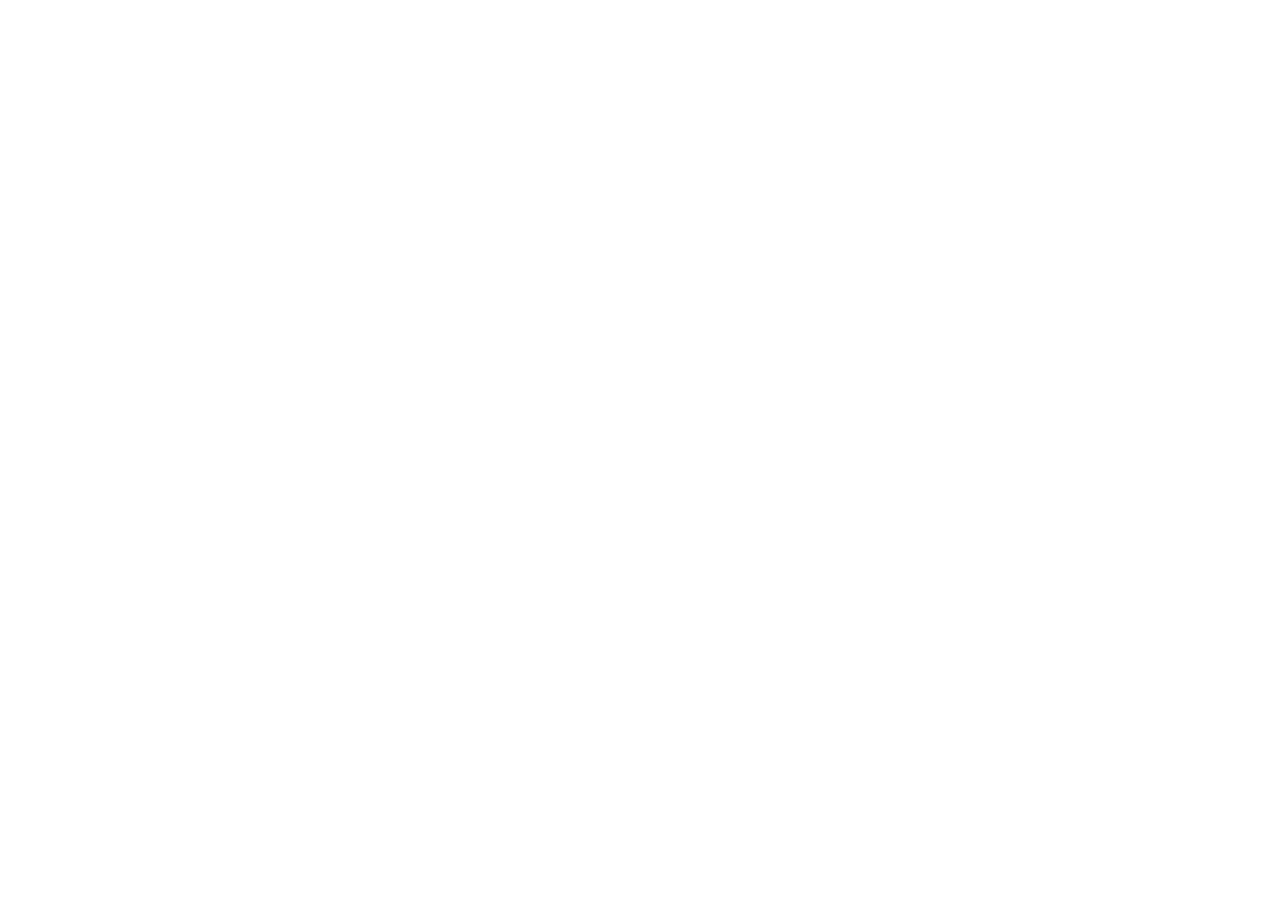
==== about.html @ 9740b527 "Init : création du dépôt, arborescence des fichiers et structure HTML de base" ====
<!DOCTYPE html>
<html lang="fr">
<head> 
<meta charset="UTF-8"> 
<meta name="viewport" content="width=device-width, initial-scale=1.0"> 
<title>AfriTalent — About</title> 
<!-- Bootstrap 5 via CDN : feuille de style --> 
<link 
href="https://cdn.jsdelivr.net/npm/bootstrap@5.3.0/dist/css/bootstrap.min.css" 
rel="stylesheet"> 
<!-- Votre feuille de style personnelle --> 
<link rel="stylesheet" href="css/style.css">
</head>
<body> 
<!-- Le contenu de la page sera ajoute ici --> 
<!-- Bootstrap 5 via CDN : script JavaScript --> 
<script 
src="https://cdn.jsdelivr.net/npm/bootstrap@5.3.0/dist/js/bootstrap.bundle.min.js"
></script> 
<!-- Votre script JavaScript --> 
<script src="js/main.js"></script>
</body>
</html>
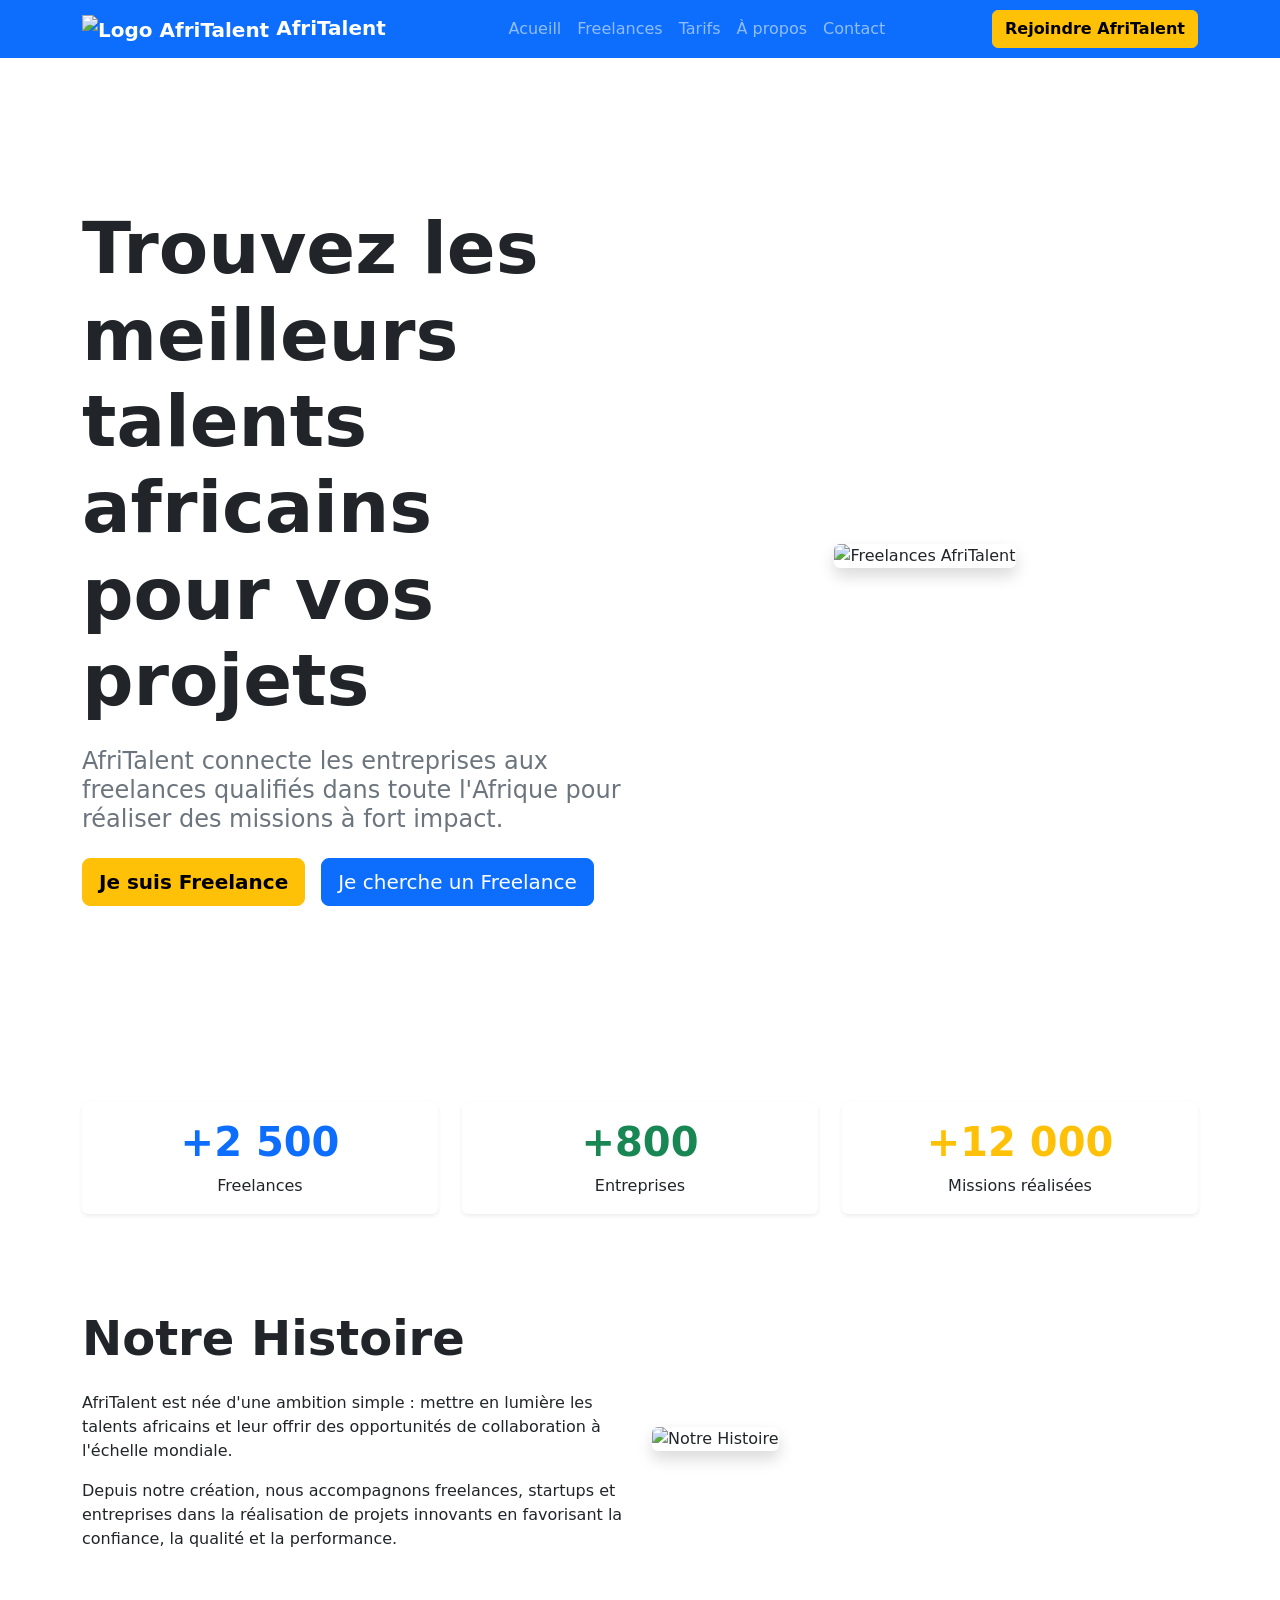
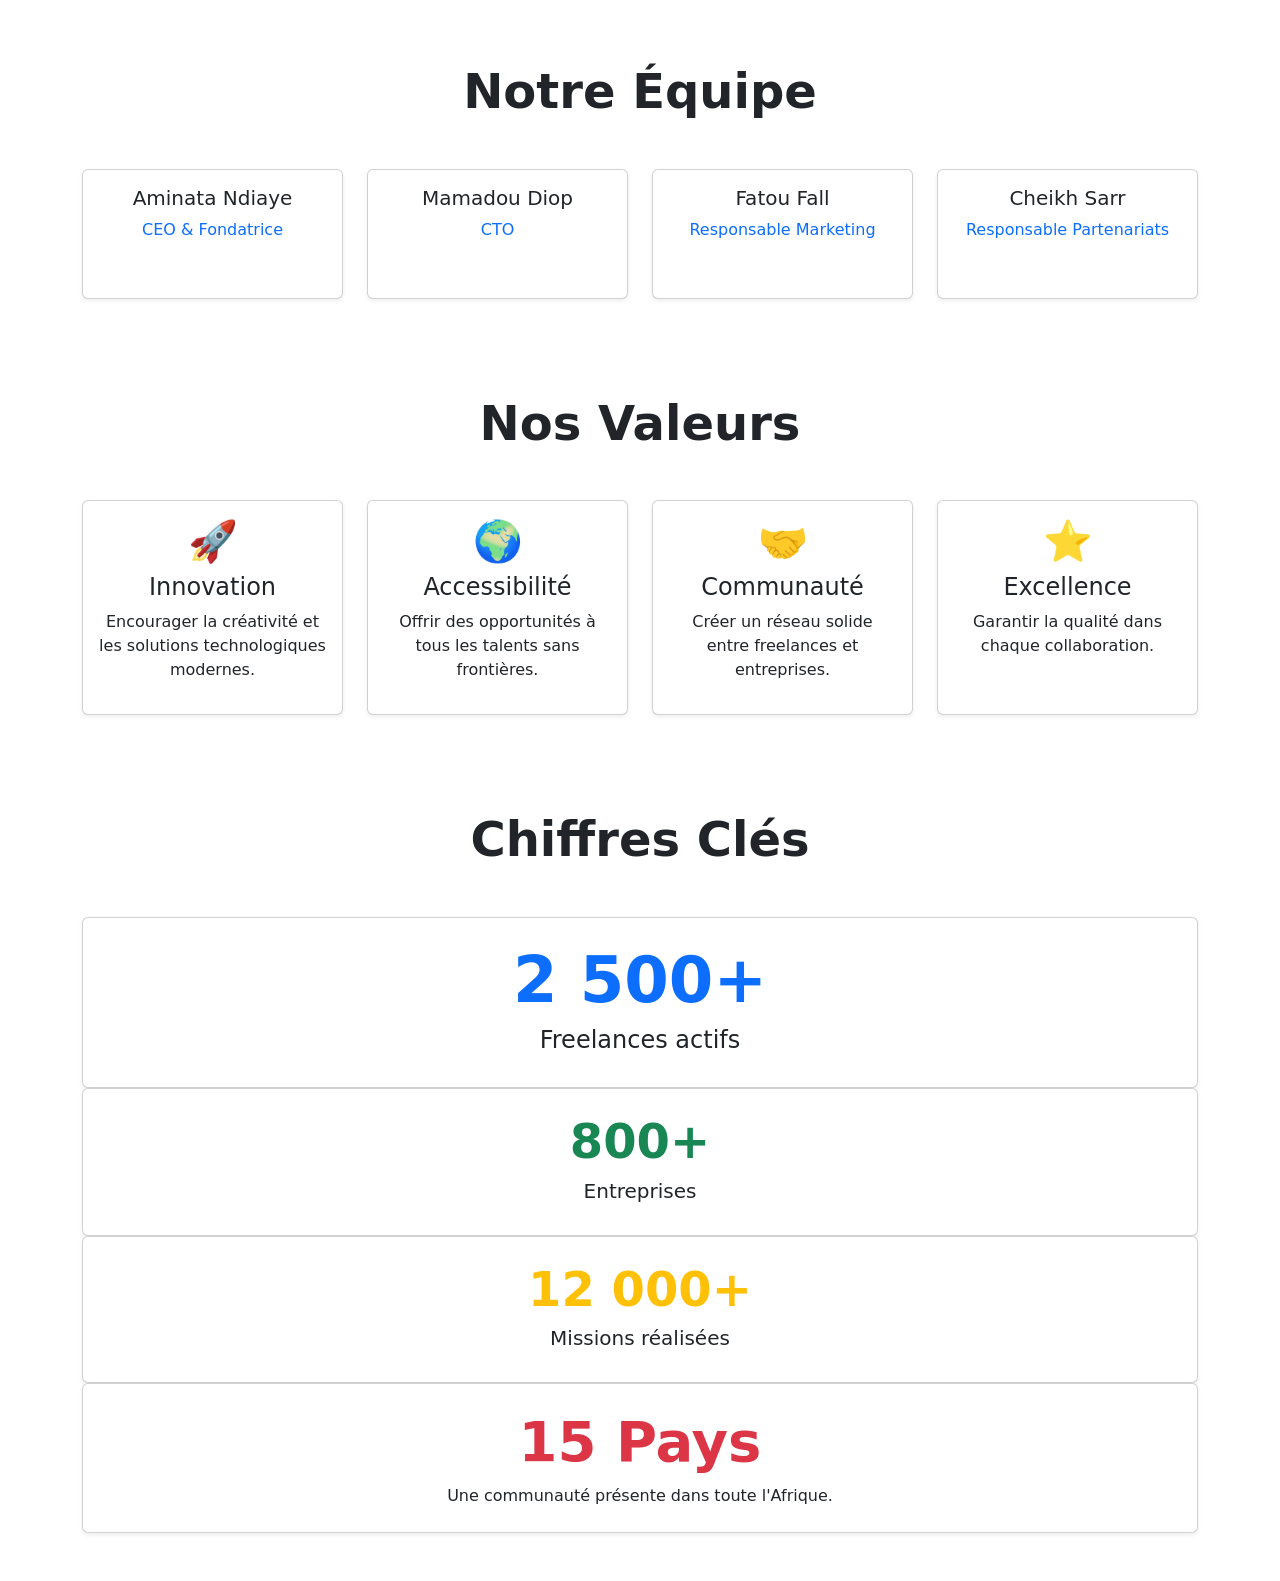
==== commit 406df0b9: ": HTML : structure complète des 5 pages avec sections et contenu texte" ====
--- a/about.html
+++ b/about.html
@@ -13,6 +13,316 @@
 </head>
 <body> 
 <!-- Le contenu de la page sera ajoute ici --> 
+ <header>
+        <nav class="navbar navbar-expand-lg navbar-dark bg-primary">
+            <div class="container">
+
+                <!-- Logo -->
+                <a class="navbar-brand fw-bold" href="index.html">
+                    <img src="BOU LOGO" alt="Logo AfriTalent" width="40" height="40">
+                    AfriTalent
+                </a>
+
+                <!-- Bouton mobile -->
+                <button class="navbar-toggler" type="button" data-bs-toggle="collapse"
+                        data-bs-target="#navbarNav">
+                    <span class="navbar-toggler-icon"></span>
+                </button>
+
+                <!-- Liens -->
+                <div class="collapse navbar-collapse" id="navbarNav">
+
+                    <ul class="navbar-nav mx-auto">
+                        <li class="nav-item"></li>
+                         <li class="nav-item">
+                            <a class="nav-link" href="index.html">Acueill</a>
+                        </li>
+                        <li class="nav-item">
+                            <a class="nav-link" href="freelances.html">Freelances</a>
+                        </li>
+                        <li class="nav-item">
+                            <a class="nav-link" href="tarifs.html">Tarifs</a>
+                        </li>
+                        <li class="nav-item">
+                            <a class="nav-link" href="about.html">À propos</a>
+                        </li>
+                        <li class="nav-item">
+                            <a class="nav-link" href="contact.html">Contact</a>
+                        </li>
+                    </ul>
+                    <!-- CTA -->
+                    <a href="#" class="btn btn-warning fw-bold">
+                        Rejoindre AfriTalent
+                    </a>
+
+                </div>
+            </div>
+        </nav>
+    </header>
+    <!-- SECTION HERO -->
+<section class="container py-5">
+    <div class="row align-items-center min-vh-100">
+
+        <!-- Texte -->
+        <div class="col-lg-6">
+            <h1 class="display-2 fw-bold">
+                Trouvez les meilleurs talents africains pour vos projets
+            </h1>
+
+            <h2 class="h4 text-secondary my-4">
+                AfriTalent connecte les entreprises aux freelances qualifiés
+                dans toute l'Afrique pour réaliser des missions à fort impact.
+            </h2>
+
+            <div class="d-flex flex-wrap gap-3">
+                <a href="#" class="btn btn-warning btn-lg fw-bold">
+                    Je suis Freelance
+                </a>
+
+                <a href="#" class="btn btn-primary btn-lg">
+                    Je cherche un Freelance
+                </a>
+            </div>
+        </div>
+
+        <!-- Image -->
+        <div class="col-lg-6 text-center mt-5 mt-lg-0">
+            <img src="BOUCOUNTA"
+                 alt="Freelances AfriTalent"
+                 class="img-fluid rounded shadow">
+        </div>
+
+    </div>
+</section>
+
+<!-- Statistiques -->
+<section class="container py-5">
+    <div class="row text-center g-4">
+
+        <div class="col-md-4">
+            <div class="card border-0 shadow-sm">
+                <div class="card-body">
+                    <h3 class="display-6 fw-bold text-primary">+2 500</h3>
+                    <p class="mb-0">Freelances</p>
+                </div>
+            </div>
+        </div>
+
+        <div class="col-md-4">
+            <div class="card border-0 shadow-sm">
+                <div class="card-body">
+                    <h3 class="display-6 fw-bold text-success">+800</h3>
+                    <p class="mb-0">Entreprises</p>
+                </div>
+            </div>
+        </div>
+
+        <div class="col-md-4">
+            <div class="card border-0 shadow-sm">
+                <div class="card-body">
+                    <h3 class="display-6 fw-bold text-warning">+12 000</h3>
+                    <p class="mb-0">Missions réalisées</p>
+                </div>
+            </div>
+        </div>
+
+    </div>
+</section>
+
+<section class="container py-5">
+    <div class="row align-items-center">
+
+        <div class="col-lg-6">
+            <h2 class="display-5 fw-bold mb-4">Notre Histoire</h2>
+
+            <p>
+                AfriTalent est née d'une ambition simple : mettre en lumière les
+                talents africains et leur offrir des opportunités de collaboration
+                à l'échelle mondiale.
+            </p>
+
+            <p>
+                Depuis notre création, nous accompagnons freelances, startups et
+                entreprises dans la réalisation de projets innovants en favorisant
+                la confiance, la qualité et la performance.
+            </p>
+        </div>
+
+        <div class="col-lg-6">
+            <img src="images/about-story.jpg"
+                 alt="Notre Histoire"
+                 class="img-fluid rounded shadow">
+        </div>
+
+    </div>
+</section>
+<section class="container py-5">
+    <div class="text-center mb-5">
+        <h2 class="display-5 fw-bold">Notre Équipe</h2>
+    </div>
+
+    <div class="row g-4">
+
+        <div class="col-md-6 col-lg-3">
+            <div class="card text-center h-100 shadow-sm">
+                <img src="images/team1.jpg" class="card-img-top" alt="">
+                <div class="card-body">
+                    <h5>Aminata Ndiaye</h5>
+                    <p class="text-primary">CEO & Fondatrice</p>
+
+                    <a href="#" class="text-dark me-2">
+                        <i class="bi bi-linkedin"></i>
+                    </a>
+                    <a href="#" class="text-dark">
+                        <i class="bi bi-twitter-x"></i>
+                    </a>
+                </div>
+            </div>
+        </div>
+
+        <div class="col-md-6 col-lg-3">
+            <div class="card text-center h-100 shadow-sm">
+                <img src="images/team2.jpg" class="card-img-top" alt="">
+                <div class="card-body">
+                    <h5>Mamadou Diop</h5>
+                    <p class="text-primary">CTO</p>
+
+                    <a href="#" class="text-dark me-2">
+                        <i class="bi bi-linkedin"></i>
+                    </a>
+                    <a href="#" class="text-dark">
+                        <i class="bi bi-github"></i>
+                    </a>
+                </div>
+            </div>
+        </div>
+
+        <div class="col-md-6 col-lg-3">
+            <div class="card text-center h-100 shadow-sm">
+                <img src="images/team3.jpg" class="card-img-top" alt="">
+                <div class="card-body">
+                    <h5>Fatou Fall</h5>
+                    <p class="text-primary">Responsable Marketing</p>
+
+                    <a href="#" class="text-dark me-2">
+                        <i class="bi bi-linkedin"></i>
+                    </a>
+                    <a href="#" class="text-dark">
+                        <i class="bi bi-instagram"></i>
+                    </a>
+                </div>
+            </div>
+        </div>
+
+        <div class="col-md-6 col-lg-3">
+            <div class="card text-center h-100 shadow-sm">
+                <img src="images/team4.jpg" class="card-img-top" alt="">
+                <div class="card-body">
+                    <h5>Cheikh Sarr</h5>
+                    <p class="text-primary">Responsable Partenariats</p>
+
+                    <a href="#" class="text-dark me-2">
+                        <i class="bi bi-linkedin"></i>
+                    </a>
+                    <a href="#" class="text-dark">
+                        <i class="bi bi-facebook"></i>
+                    </a>
+                </div>
+            </div>
+        </div>
+
+    </div>
+</section>
+<section class="container py-5">
+    <div class="text-center mb-5">
+        <h2 class="display-5 fw-bold">Nos Valeurs</h2>
+    </div>
+
+    <div class="row g-4">
+
+        <div class="col-md-6 col-lg-3">
+            <div class="card text-center h-100 shadow-sm">
+                <div class="card-body">
+                    <h1>🚀</h1>
+                    <h4>Innovation</h4>
+                    <p>
+                        Encourager la créativité et les solutions technologiques modernes.
+                    </p>
+                </div>
+            </div>
+        </div>
+
+        <div class="col-md-6 col-lg-3">
+            <div class="card text-center h-100 shadow-sm">
+                <div class="card-body">
+                    <h1>🌍</h1>
+                    <h4>Accessibilité</h4>
+                    <p>
+                        Offrir des opportunités à tous les talents sans frontières.
+                    </p>
+                </div>
+            </div>
+        </div>
+
+        <div class="col-md-6 col-lg-3">
+            <div class="card text-center h-100 shadow-sm">
+                <div class="card-body">
+                    <h1>🤝</h1>
+                    <h4>Communauté</h4>
+                    <p>
+                        Créer un réseau solide entre freelances et entreprises.
+                    </p>
+                </div>
+            </div>
+        </div>
+
+        <div class="col-md-6 col-lg-3">
+            <div class="card text-center h-100 shadow-sm">
+                <div class="card-body">
+                    <h1>⭐</h1>
+                    <h4>Excellence</h4>
+                    <p>
+                        Garantir la qualité dans chaque collaboration.
+                    </p>
+                </div>
+            </div>
+        </div>
+
+    </div>
+</section>
+<section class="container py-5">
+    <div class="text-center mb-5">
+        <h2 class="display-5 fw-bold">Chiffres Clés</h2>
+    </div>
+
+    <div class="bento-grid">
+
+        <div class="card shadow-sm text-center p-4 bento-large">
+            <h1 class="display-3 text-primary fw-bold">2 500+</h1>
+            <h4>Freelances actifs</h4>
+        </div>
+
+        <div class="card shadow-sm text-center p-4">
+            <h1 class="display-5 text-success fw-bold">800+</h1>
+            <h5>Entreprises</h5>
+        </div>
+
+        <div class="card shadow-sm text-center p-4">
+            <h1 class="display-5 text-warning fw-bold">12 000+</h1>
+            <h5>Missions réalisées</h5>
+        </div>
+
+        <div class="card shadow-sm text-center p-4 bento-wide">
+            <h1 class="display-4 text-danger fw-bold">15 Pays</h1>
+            <p class="mb-0">
+                Une communauté présente dans toute l'Afrique.
+            </p>
+        </div>
+
+    </div>
+</section>
+
+
 <!-- Bootstrap 5 via CDN : script JavaScript --> 
 <script 
 src="https://cdn.jsdelivr.net/npm/bootstrap@5.3.0/dist/js/bootstrap.bundle.min.js"
